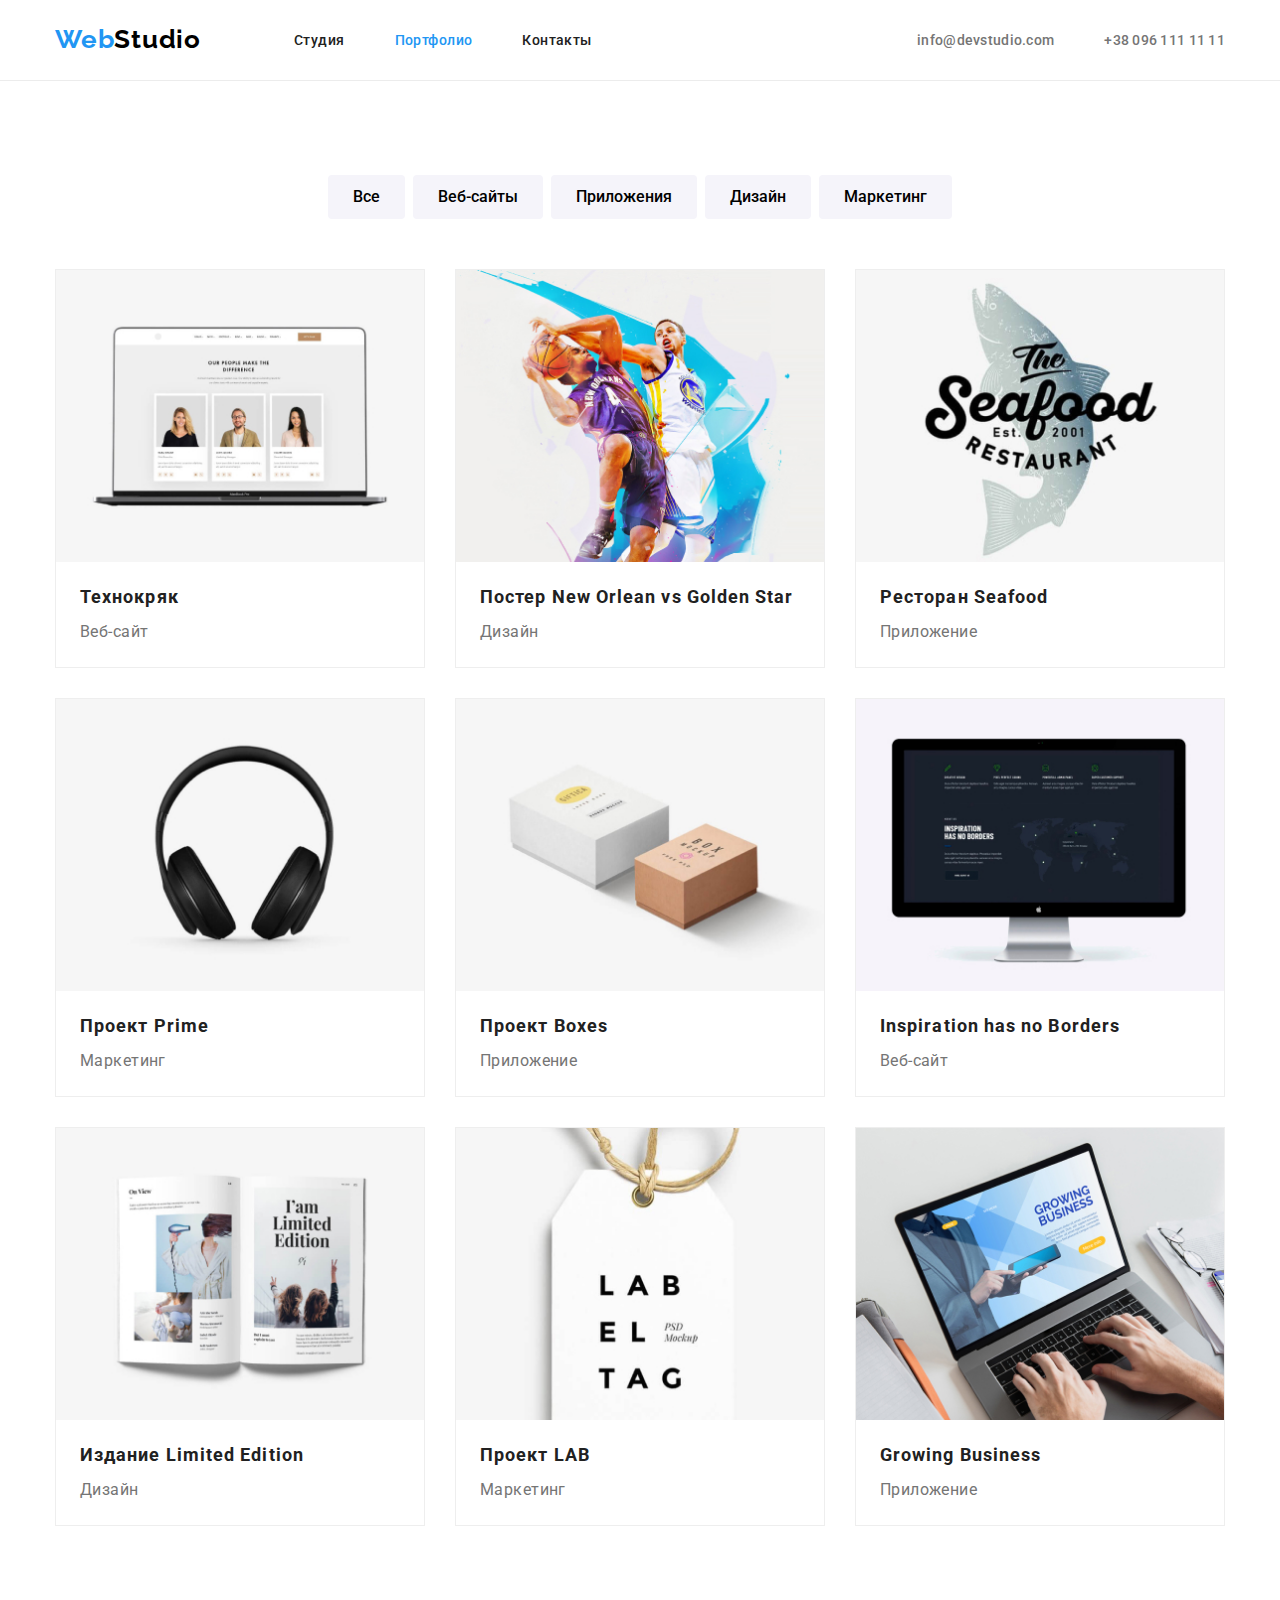
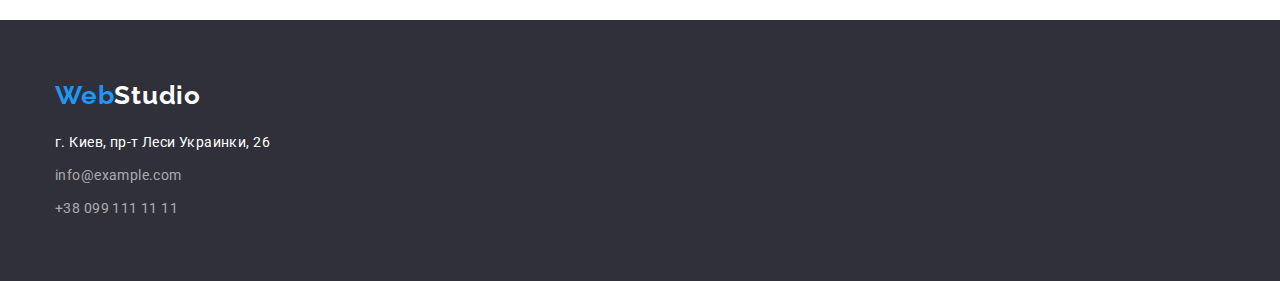
==== portfolio.html @ 181d829d "Содержит файлы с ДЗ№3" ====
<!DOCTYPE html>
<html lang="ru">

<head>
    <meta charset="UTF-8">
    <meta name="viewport" content="width=device-width, initial-scale=1.0">
    <title>Портфолио</title>
    <link
        href="https://fonts.googleapis.com/css2?family=Raleway:wght@700&family=Roboto:wght@400;500;700;900&display=swap"
        rel="stylesheet">
    <link href="https://cdnjs.cloudflare.com/ajax/libs/modern-normalize/1.0.0/modern-normalize.min.css"
        rel="stylesheet">
    <link rel="stylesheet" href="./css/styles.css">
</head>

<body>

    <!-- Верхняя линия -->
    <header class="page-header ">

        <div class="container flexbox">

            <a href="/" lang="en" class="link logo">
                <span class="web-logotext">Web</span><span class="studio-logotext">Studio</span>
            </a>

            <nav class="header-nav">
                <ul class="list site-nav flexbox">
                    <li class="item">
                        <a href="./index.html" class="link"> <span>Студия</span> </a>
                    </li>
                    <li class="item">
                        <a href="./portfolio.html" class="link current"> <span>Портфолио</span> </a>
                    </li>
                    <li class="item">
                        <a href="/" class="link"> <span>Контакты</span> </a>
                    </li>
                </ul>
            </nav>

            <ul class="list mail-tel-nav flexbox">
                <li class="item"> <a href="mailto:info@devstudio.com" class="link">info@devstudio.com</a> </li>
                <li class="item"> <a href="tel:+380991111111" class="link">+38 096 111 11 11</a> </li>
            </ul>

        </div>

    </header>

    <main>
        <!-- <h1>Страница Портфолио</h1> -->
        <section class="page-portfolio">
            <div class="container">

                <ul class="list button flexbox">
                    <li class="item"> <button type="button" class="portfolio-button"> <span>Все</span> </button>
                    </li>
                    <li class="item"> <button type="button" class="portfolio-button"> <span>Веб-сайты</span> </button>
                    </li>
                    <li class="item"> <button type="button" class="portfolio-button"> <span>Приложения</span> </button>
                    </li>
                    <li class="item"> <button type="button" class="portfolio-button"> <span>Дизайн</span> </button>
                    </li>
                    <li class="item"> <button type="button" class="portfolio-button"> <span>Маркетинг</span> </button>
                    </li>
                </ul>

                <ul class="list projects flexbox">
                    <!-- <h2>Сетка с пректами</h2> -->
                    <li class="item">
                        <img src="./images/project-1.jpg" alt="">
                        <div class="under-the-pic">
                            <h3 class="title">Технокряк</h3>
                            <p class="text">Веб-сайт</p>
                        </div>
                    </li>
                    <li class="item">
                        <img src="./images/project-2.jpg" alt="">
                        <div class="under-the-pic">
                            <h3 class="title">Постер New Orlean vs Golden Star</h3>
                            <p class="text">Дизайн</p>
                        </div>
                    </li>
                    <li class="item">
                        <img src="./images/project-3.jpg" alt="">
                        <div class="under-the-pic">
                            <h3 class="title">Ресторан Seafood</h3>
                            <p class="text">Приложение</p>
                        </div>
                    </li>
                    <li class="item">
                        <img src="./images/project-4.jpg" alt="">
                        <div class="under-the-pic">
                            <h3 class="title">Проект Prime</h3>
                            <p class="text">Маркетинг</p>
                        </div>
                    </li>
                    <li class="item">
                        <img src="./images/project-5.jpg" alt="">
                        <div class="under-the-pic">
                            <h3 class="title">Проект Boxes</h3>
                            <p class="text">Приложение</p>
                        </div>
                    </li>
                    <li class="item">
                        <img src="./images/project-6.jpg" alt="">
                        <div class="under-the-pic">
                            <h3 class="title">Inspiration has no Borders</h3>
                            <p class="text">Веб-сайт</p>
                        </div>
                    </li>
                    <li class="item">
                        <img src="./images/project-7.jpg" alt="">
                        <div class="under-the-pic">
                            <h3 class="title">Издание Limited Edition</h3>
                            <p class="text">Дизайн</p>
                        </div>
                    </li>
                    <li class="item">
                        <img src="./images/project-8.jpg" alt="">
                        <div class="under-the-pic">
                            <h3 class="title">Проект LAB</h3>
                            <p class="text">Маркетинг</p>
                        </div>
                    </li>
                    <li class="item">
                        <img src="./images/project-9.jpg" alt="">
                        <div class="under-the-pic">
                            <h3 class="title">Growing Business</h3>
                            <p class="text">Приложение</p>
                        </div>
                    </li>

                </ul>
            </div>
        </section>
    </main>

    <!-- Подвал -->
    <footer class="page-footer">
        <div class="container footer">
            <ul class="list">
                <li class="item">
                    <a href="/" lang="en" class="link logo"> <span class="web-logotext">Web</span><span
                            class="studio-logotext">Studio</span>
                    </a>
                </li>
                <li class="item">
                    <address>
                        <span class="address">г. Киев, пр-т Леси Украинки, 26</span>
                    </address>
                </li>
                <li class="item"> <a href="mailto:info@example.com" class="link mailtel-in-footer">info@example.com</a>
                </li>
                <li class="item"> <a href="tel:+380991111111" class="link mailtel-in-footer">+38 099 111 11 11</a> </li>
            </ul>
        </div>
    </footer>
</body>

</html>
---- css/styles.css ----
/* Основной цвет текста: #212121
Вторичный цвет текста: #757575
Акценторный цвет текста: #2196F3
Цвета для логотипа: #2196F3 и #000000
Цвет Заголовка и в футере: #ffffff
Цвет текста имейла и тел в футере: rgba(255, 255, 255, 0.6)

Цвет фона: #ffffff
Цвет фона для Заголовка и Футера: #2F303A
Цвет фона для Наша Команда: #F5F4FA

Размер шрифта:
Основной шрифт: Roboto normal and bold
Шрифт Логотипа: Raleway bold */

/*? border-box уже прописан в modern-normalaize значит можно и не пиасть что весть html bb ?*/
html {
  box-sizing: border-box;
}
*,
*::after,
*::before {
  box-sizing: inherit;
}
img {
  display: block;
  max-width: 100%;
  height: auto;
}

:root {
  --title-color: #ffffff;
  --title-background-color: #2f303a;
  --minititles-color: #212121;
  --inside-color: #757575;
  --active-color: #2196f3;
  --logo-studio-color: #000000;
  --team-container-background: #f5f4fa;
  --tel-in-footer-color: rgba(255, 255, 255, 0.6);
  --header-bottom-line: #ececec;
  --projects-card-border: #eeeeee;
}

body {
  font-family: Roboto, sans-serif;
  color: var(--minititles-color);
  background-color: var(--title-color);
  font-size: 14px;
  font-weight: 400;
  letter-spacing: 0.03em;
}

.container {
  /* тут кроме этого ничего больше не задавать, явную геометрию в других класах описывать */
  width: 1200px;
  padding-left: 15px;
  padding-right: 15px;
  margin-left: auto;
  margin-right: auto;
  /* outline: 3px solid red; */
}

.list {
  /* стили списков во всем документе*/
  list-style-type: none;
  margin: 0;
  padding: 0;
}

.link {
  /* стили к ссылкам во всем документе*/
  text-decoration: none;
  color: var(--inside-color);
  cursor: pointer;
}
.item .link:hover,
.item .link:focus,
.item .link:active {
  /* возможность выделять другим цветом ссылки при наведении курсора на них */
  color: var(--active-color);
}

/* ======================================================== */
/* ======================HEADER============================ */
/* ======================================================== */

.flexbox {
  /* для того чтоб списки смогли стать в ряд */
  display: flex;
  flex-wrap: wrap;
}

.logo {
  /*общие стили для логотипа в целом */
  font-family: Raleway, sans-serif;
  font-weight: 700;
  font-size: 26px;
  line-height: 1.19;
  letter-spacing: 0.03em;
  display: inline-block;
}

.page-header .logo {
  /* стили геометрии (отступов) для логотипа в целом */
  margin-top: 24px;
  margin-bottom: 25px;
  margin-right: 93px;
}
.web-logotext {
  /* стили для части Web в логотипе */
  color: var(--active-color);
}
.studio-logotext {
  /* стили для части Studio в логотипе */
  color: var(--logo-studio-color);
}

.page-header {
  /* нижняя линия внизу хедера */
  border-bottom: 1px solid var(--header-bottom-line);
}
.page-header .flexbox {
  /* выравнивание по центру содержимого хедера */
  align-items: center;
}

.header-nav {
  /* жирность текста в навигации хедера */
  font-weight: 500;
  margin-right: auto;
}
/* .header-nav .item { */
/* сделать область наведения больше */
/* padding-top: 15px;
  padding-bottom: 15px;
  } */

.site-nav .item:not(:last-child) {
  /* отступ справа кроме последнего ли в сайт-нав */
  margin-right: 50px;
}
.site-nav .link {
  /* цвет ссылок в левой навигации хедера */
  color: var(--minititles-color);
}
.site-nav .link.current {
  /* выделение ссылки в навигации хедера текуущей страници другим цветом */
  color: var(--active-color);
}

.mail-tel-nav {
  /* стили к ссылкам правой части навигации хедера */
  font-weight: 500;
  letter-spacing: 0.02em;
}
.mail-tel-nav .item:not(:last-child) {
  margin-right: 50px;
}

/* ======================================================== */
/* ======================HERO============================== */
/* ======================================================== */

.hero {
  /*  стили для секции Hero*/
  background: var(--title-background-color);
}

.hero .container {
  /* стили для контейнера Героя с заголовком и кнопкой */
  /* outline: 5px solid yellow; */
  max-width: 100%;
  flex-direction: column;
  align-items: center;
  padding: 200px 252px;
}

.hero-title {
  /* стили для заголовка сайта в Hero */
  color: var(--title-color);
  font-weight: 900;
  font-size: 44px;
  line-height: 1.36;
  letter-spacing: 0.06em;
  text-transform: uppercase;
  text-align: center;
  margin: 0;
  margin-bottom: 30px;
}

.hero .button {
  /* стили для кнопки Заказать Услугу */
  color: var(--title-color);
  font-weight: 700;
  font-size: 16px;
  line-height: 1.87;
  background-color: var(--active-color);
  letter-spacing: 0.06em;
  /* outline: 2px solid orange; */

  padding: 10px 32px;
  border: none;
  /* box-shadow: 0px 4px 4px rgba(0, 0, 0, 0.15); */
  border-radius: 4px;
  cursor: pointer;
}

/* ======================================================== */
/* ======================FEATURES========================== */
/* ======================================================== */

.features .container {
  /* внутренние отступы для контейнера Особенности */
  padding-top: 94px;
  padding-bottom: 94px;
}
.features .list .title {
  /* стили для заголовков h3 ОСОБЕННОСТЕЙ */
  font-weight: 700;
  font-size: 14px;
  line-height: 1.14;
  text-transform: uppercase;
  margin: 0;
  padding: 0;
  margin-bottom: 10px;
}
.features .list .text {
  /* стили для парграфов h3 ОСОБЕННОСТЕЙ */
  color: var(--inside-color);
  font-size: 14px;
  line-height: 1.71;
  margin: 0;
  padding: 0;
}

.features .list .item {
  /* ширина столбиков с текстом в Особенностях */
  flex-basis: calc((100% - 3 * 30px) / 4);
}
.features .list .item:not(:last-child) {
  /* отступы между столбиками с текстом в Особенностях */
  margin-right: 30px;
}

/* ======================================================== */
/* ======================WHAT WE DO======================== */
/* ======================================================== */

.whatwedo .container {
  /* внутренние отступы для контейнера Чем Мы Занимаемся  */
  padding-bottom: 94px;
}
.whatwedo .title {
  font-weight: 700;
  font-size: 36px;
  line-height: 1.71;
  text-align: center;
  margin-top: 0;
  margin-bottom: 50px;
}
.whatwedo.item {
  /* отведенная ширина под фото из раздела */
  flex-basis: calc ((100% - 2 * 30px) / 3);
}
.whatwedo .item:not(:last-child) {
  margin-right: 30px;
}

/* ======================================================== */
/* ======================TEAM============================== */
/* ======================================================== */

.our-team {
  /* стили для Наша Команда */
  background: var(--team-container-background);
}
.our-team .container {
  /* внутренние отступы для контейнера Наша Команда */
  padding-top: 94px;
  padding-bottom: 9px;
}

.our-team .container .title {
  /* стили к заголовку h2 Нашей Команды */
  margin: 0;
  font-weight: 700;
  font-size: 36px;
  line-height: 1.17;
  text-align: center;
  margin-bottom: 50px;
}

.list.team {
  /* выделения места чисто под карточки */
  /* flex-wrap: nowrap; */
  width: calc((100% - 30 * 3) / 4);
  align-items: center;
  padding-bottom: 94px;
}
.list.team .item:not(:last-child) {
  /* разделение пространства между карточками */
  margin-right: 30px;
}
.list.team .item {
  /* фон карточек команды */
  background-color: var(--title-color);
  border-radius: 0px 0px 4px 4px;
}

/* cтили для бордера карточки ???*/
/* position: relative;
  border: 1px solid var(--team-container-background);
  box-shadow: 0px 1px 3px rgba(0, 0, 0, 0.12), 0px 1px 1px rgba(0, 0, 0, 0.14),
    0px 2px 1px rgba(0, 0, 0, 0.2);
  border-radius: 0px 0px 4px 4px;
} */

.list.team .item .title {
  /* стили к заголовкам списка h3 Нашей Команды  */
  padding-top: 30px;
  /* padding left and right??? */
  font-weight: 500;
  font-size: 16px;
  line-height: 1.19;
  text-align: center;
  margin-bottom: 10px;
}
.list.team .item .text {
  /* стили к параграфам списка Нашей Команды  */
  margin: 0;
  color: var(--inside-color);
  font-size: 16px;
  line-height: 1.19;
  text-align: center;
  padding-bottom: 30px;
}

/* ======================================================== */
/* ======================FOOTER============================ */
/* ======================================================== */

.page-footer {
  /* стили для подвала сайта */
  background-color: var(--title-background-color);
  line-height: 1.71;
  /* display: block; */
}

.page-footer .list {
  padding-top: 60px;
  padding-bottom: 60px;
}
.page-footer .logo {
  /* отступы для Лого в футере */
  margin-bottom: 20px;
  /* outline: 6px solid yellow; */
}
.page-footer .studio-logotext {
  /* стили для части Studio в логотипе в Футере сайта */
  color: var(--title-color);
}

.address {
  /* стили для почтового адреса в футере */
  font-style: normal;
  color: var(--title-color);
  display: block;
}
.mailtel-in-footer {
  /* стили для номера телефона в футере */
  color: var(--tel-in-footer-color);
  margin-top: 9px;
  /* padding-bottom: 60px; */
  display: block;
}

/* ======================================================== */
/* =================PORTFOLIO-PAGE========================= */
/* ======================================================== */

/* =================PORTFOLIO-PAGE-кнопки================== */

.portfolio-button {
  /* стили для ряда кнопок в Портфолио */
  font-weight: 500;
  font-size: 16px;
  line-height: 1.62;
  text-align: center;
  background-color: var(--team-container-background);
  border: none;
  cursor: pointer;
  padding: 0;
  padding: 6px 22px;
}
.portfolio-button:hover,
.portfolio-button:focus,
.portfolio-button:active {
  /* cтили для кнопок портфолио при ховере (изменение цвета заливки и текста) */
  background-color: var(--active-color);
  color: var(--title-color);
}

.page-portfolio .list.button {
  /* отступы ряда кнопок от секции Проектов */
  padding-top: 94px;
  margin-bottom: 50px;
  justify-content: center;
}

.page-portfolio .list.button .item:not(:last-child) {
  /* отступы справа для кнопок в верхнем ряду страници Портфолио */
  margin-right: 8px;
}
.page-portfolio .list.button .item {
  /* бордер для кнопок в верхнем ряду страници Портфолио */
  border: solid var(--team-container-background);
  border-radius: 4px;
}

/* =================PORTFOLIO-PAGE-проекты================ */

.page-portfolio .projects .title {
  /* стили для заголовков в карточках Проектов */
  font-weight: 700;
  font-size: 18px;
  line-height: 1.71;
  letter-spacing: 0.06em;
  margin: 0;
  margin-bottom: 4px;
}
.page-portfolio .projects .text {
  /* стили для параграфов в карточках Проекто */
  font-size: 16px;
  line-height: 1.87;
  color: var(--inside-color);
  margin: 0;
}
.under-the-pic {
  padding: 20px 24px;
  /* text-align: left;
  vertical-align: top; */
}

.page-portfolio .projects {
  /* распределение карточек в ряд, после их стало по три в одном ряду */
  /* flex-wrap: wrap; - это перенесла в начало в класс .flexbox*/
  padding-bottom: 94px;
}
.page-portfolio .projects .item {
  /* размер ширины под одну карточку */
  flex-basis: calc((100% - 30px * 2) / 3);
}
.page-portfolio .projects .item {
  /* отступы для карточек справа и снизу для всех в проектах Портфолио */
  margin-right: 30px;
  margin-bottom: 30px;
  background-color: var(--title-color);
  border: 1px solid var(--projects-card-border);
}
.page-portfolio .projects .item:nth-child(3n) {
  /* убирает отступы справа у каждой третей карточки */
  margin-right: 0;
}
.page-portfolio .projects .item:nth-last-of-type(-n + 3) {
  /* убирает отступы снизу у трёх последних карточек */
  margin-bottom: 0;
}
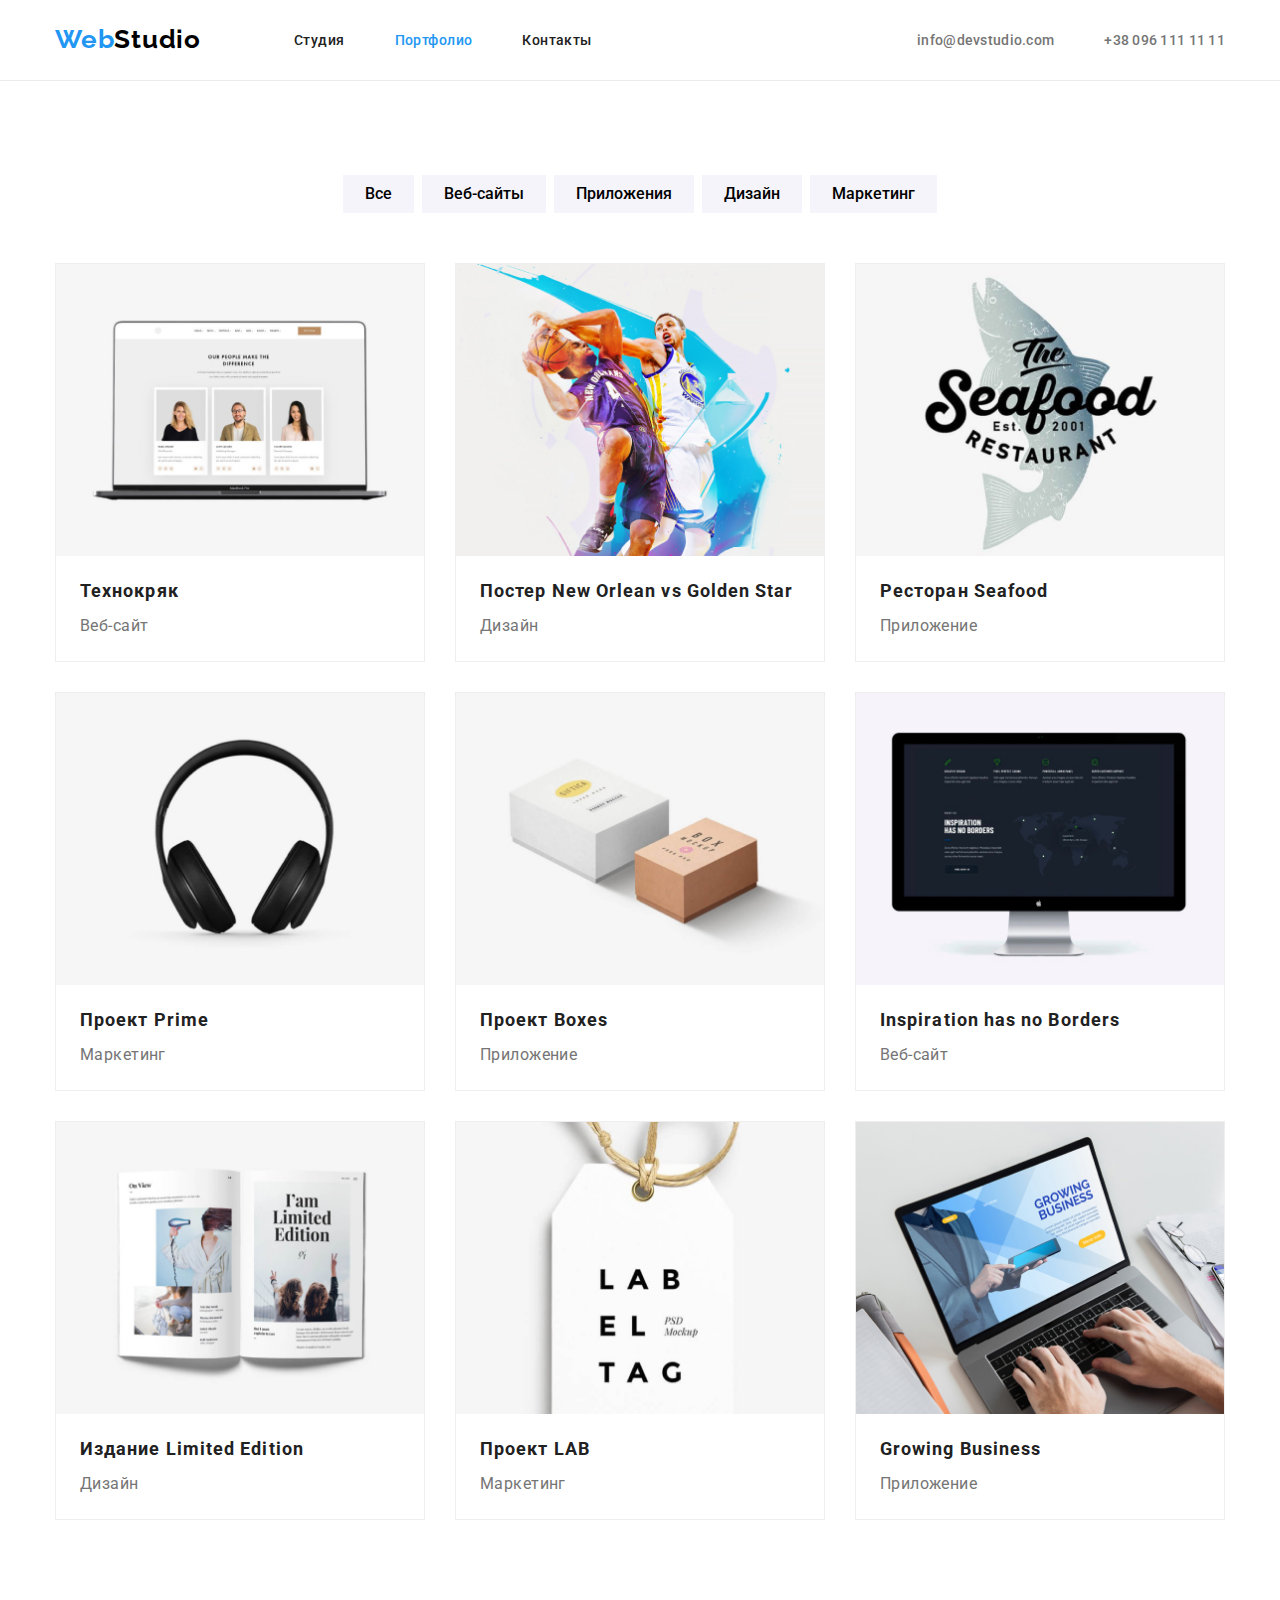
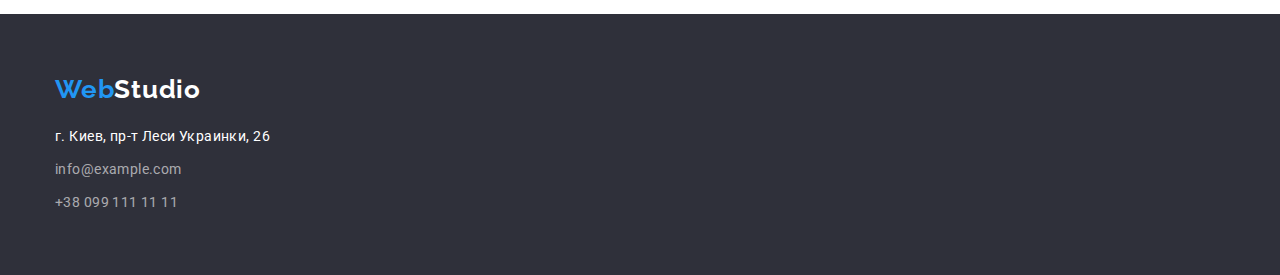
==== commit 1d259e4b: "Разметка страниц для ДЗ№4, и стили к ней." ====
--- a/portfolio.html
+++ b/portfolio.html
@@ -48,7 +48,9 @@
     </header>
 
     <main>
-        <!-- <h1>Страница Портфолио</h1> -->
+
+        <h1 class="hidden-title">Страница Портфолио</h1>
+
         <section class="page-portfolio">
             <div class="container">
 
@@ -70,63 +72,63 @@
                     <li class="item">
                         <img src="./images/project-1.jpg" alt="">
                         <div class="under-the-pic">
-                            <h3 class="title">Технокряк</h3>
+                            <h2 class="title">Технокряк</h2>
                             <p class="text">Веб-сайт</p>
                         </div>
                     </li>
                     <li class="item">
                         <img src="./images/project-2.jpg" alt="">
                         <div class="under-the-pic">
-                            <h3 class="title">Постер New Orlean vs Golden Star</h3>
+                            <h2 class="title">Постер New Orlean vs Golden Star</h2>
                             <p class="text">Дизайн</p>
                         </div>
                     </li>
                     <li class="item">
                         <img src="./images/project-3.jpg" alt="">
                         <div class="under-the-pic">
-                            <h3 class="title">Ресторан Seafood</h3>
+                            <h2 class="title">Ресторан Seafood</h2>
                             <p class="text">Приложение</p>
                         </div>
                     </li>
                     <li class="item">
                         <img src="./images/project-4.jpg" alt="">
                         <div class="under-the-pic">
-                            <h3 class="title">Проект Prime</h3>
+                            <h2 class="title">Проект Prime</h2>
                             <p class="text">Маркетинг</p>
                         </div>
                     </li>
                     <li class="item">
                         <img src="./images/project-5.jpg" alt="">
                         <div class="under-the-pic">
-                            <h3 class="title">Проект Boxes</h3>
+                            <h2 class="title">Проект Boxes</h2>
                             <p class="text">Приложение</p>
                         </div>
                     </li>
                     <li class="item">
                         <img src="./images/project-6.jpg" alt="">
                         <div class="under-the-pic">
-                            <h3 class="title">Inspiration has no Borders</h3>
+                            <h2 class="title">Inspiration has no Borders</h2>
                             <p class="text">Веб-сайт</p>
                         </div>
                     </li>
                     <li class="item">
                         <img src="./images/project-7.jpg" alt="">
                         <div class="under-the-pic">
-                            <h3 class="title">Издание Limited Edition</h3>
+                            <h2 class="title">Издание Limited Edition</h2>
                             <p class="text">Дизайн</p>
                         </div>
                     </li>
                     <li class="item">
                         <img src="./images/project-8.jpg" alt="">
                         <div class="under-the-pic">
-                            <h3 class="title">Проект LAB</h3>
+                            <h2 class="title">Проект LAB</h2>
                             <p class="text">Маркетинг</p>
                         </div>
                     </li>
                     <li class="item">
                         <img src="./images/project-9.jpg" alt="">
                         <div class="under-the-pic">
-                            <h3 class="title">Growing Business</h3>
+                            <h2 class="title">Growing Business</h2>
                             <p class="text">Приложение</p>
                         </div>
                     </li>
--- a/css/styles.css
+++ b/css/styles.css
@@ -67,6 +67,13 @@
   padding: 0;
 }
 
+.title {
+  margin: 0;
+}
+.text {
+  margin: 0;
+}
+
 .link {
   /* стили к ссылкам во всем документе*/
   text-decoration: none;
@@ -162,20 +169,28 @@
 /* ======================================================== */
 
 .hero {
-  /*  стили для секции Hero*/
+  /*  стили для секции Hero, особенно для фона Героя*/
   background: var(--title-background-color);
+  background-image: url("https://s3-alpha-sig.figma.com/img/1131/4362/dd953143a8a4d9f86ec8d71afc0e8103?Expires=1599436800&Signature=WDVgOczkWaJ6izlPvtaJ0UglchnrAeoj~IlCVR96-TeplGpMRJTkYV1MJwFtwWpguAB3rAe4pDbLT1fUaaYLm1S3LVSl-m8~iKNIATmqbMuACjy5HncK3LvFKMnhCld0B8E1M0Shv3O2pJtjFYMe~q6Cn76Rm87sURBP8K4EYxhQ7nUtagnWwZtxDzQ~xdlWHSl3A6BDIW4pceE7nMDu6IK11nbxqBlUJaqWjtFKiAccDWiAqKREO7wXzwksSeUiAITxe98B6HHGm02l1WLiw06zLLo1YrJ0g-CjtR9L49y6Gl2PRPIUZxEzGxuQWipooiVaFOc7J2M65r-wtEKhNw__&Key-Pair-Id=APKAINTVSUGEWH5XD5UA");
+  background-repeat: no-repeat;
+  background-position: center;
+  background-size: cover;
+  /* background-size: auto auto; */
+  text-align: center;
+  /* height: 600px; */
 }
 
 .hero .container {
   /* стили для контейнера Героя с заголовком и кнопкой */
   /* outline: 5px solid yellow; */
-  max-width: 100%;
+  /* max-width: 100%; */
   flex-direction: column;
   align-items: center;
-  padding: 200px 252px;
-}
-
-.hero-title {
+  /* padding: 200px 252px; */
+  max-width: 650px;
+}
+
+.hero .title {
   /* стили для заголовка сайта в Hero */
   color: var(--title-color);
   font-weight: 900;
@@ -184,7 +199,6 @@
   letter-spacing: 0.06em;
   text-transform: uppercase;
   text-align: center;
-  margin: 0;
   margin-bottom: 30px;
 }
 
@@ -200,6 +214,7 @@
 
   padding: 10px 32px;
   border: none;
+  outline: none;
   /* box-shadow: 0px 4px 4px rgba(0, 0, 0, 0.15); */
   border-radius: 4px;
   cursor: pointer;
@@ -220,7 +235,6 @@
   font-size: 14px;
   line-height: 1.14;
   text-transform: uppercase;
-  margin: 0;
   padding: 0;
   margin-bottom: 10px;
 }
@@ -229,7 +243,6 @@
   color: var(--inside-color);
   font-size: 14px;
   line-height: 1.71;
-  margin: 0;
   padding: 0;
 }
 
@@ -255,7 +268,6 @@
   font-size: 36px;
   line-height: 1.71;
   text-align: center;
-  margin-top: 0;
   margin-bottom: 50px;
 }
 .whatwedo.item {
@@ -282,7 +294,6 @@
 
 .our-team .container .title {
   /* стили к заголовку h2 Нашей Команды */
-  margin: 0;
   font-weight: 700;
   font-size: 36px;
   line-height: 1.17;
@@ -302,18 +313,13 @@
   margin-right: 30px;
 }
 .list.team .item {
-  /* фон карточек команды */
+  /* фон карточек команды и cтили для бордера карточки*/
   background-color: var(--title-color);
   border-radius: 0px 0px 4px 4px;
-}
-
-/* cтили для бордера карточки ???*/
-/* position: relative;
-  border: 1px solid var(--team-container-background);
   box-shadow: 0px 1px 3px rgba(0, 0, 0, 0.12), 0px 1px 1px rgba(0, 0, 0, 0.14),
     0px 2px 1px rgba(0, 0, 0, 0.2);
-  border-radius: 0px 0px 4px 4px;
-} */
+  /* position: relative; */
+}
 
 .list.team .item .title {
   /* стили к заголовкам списка h3 Нашей Команды  */
@@ -327,7 +333,6 @@
 }
 .list.team .item .text {
   /* стили к параграфам списка Нашей Команды  */
-  margin: 0;
   color: var(--inside-color);
   font-size: 16px;
   line-height: 1.19;
@@ -380,6 +385,17 @@
 
 /* =================PORTFOLIO-PAGE-кнопки================== */
 
+.hidden-title {
+  position: absolute;
+  width: 1px;
+  height: 1px;
+  margin: -1px;
+  border: 0;
+  padding: 0;
+  clip: rect(0 0 0 0);
+  overflow: hidden;
+}
+
 .portfolio-button {
   /* стили для ряда кнопок в Портфолио */
   font-weight: 500;
@@ -398,6 +414,11 @@
   /* cтили для кнопок портфолио при ховере (изменение цвета заливки и текста) */
   background-color: var(--active-color);
   color: var(--title-color);
+  border-color: var(--active-color);
+  border-radius: 4px;
+  box-shadow: 0px 3px 1px rgba(0, 0, 0, 0.1), 0px 1px 2px rgba(0, 0, 0, 0.08),
+    0px 2px 2px rgba(0, 0, 0, 0.12);
+  outline: none;
 }
 
 .page-portfolio .list.button {
@@ -413,8 +434,9 @@
 }
 .page-portfolio .list.button .item {
   /* бордер для кнопок в верхнем ряду страници Портфолио */
-  border: solid var(--team-container-background);
+  border-color: solid var(--team-container-background);
   border-radius: 4px;
+  /* border: none; */
 }
 
 /* =================PORTFOLIO-PAGE-проекты================ */
@@ -425,7 +447,6 @@
   font-size: 18px;
   line-height: 1.71;
   letter-spacing: 0.06em;
-  margin: 0;
   margin-bottom: 4px;
 }
 .page-portfolio .projects .text {
@@ -433,9 +454,9 @@
   font-size: 16px;
   line-height: 1.87;
   color: var(--inside-color);
-  margin: 0;
 }
 .under-the-pic {
+  /* отступы для контейнера текста под картинкой в карточке Проекты */
   padding: 20px 24px;
   /* text-align: left;
   vertical-align: top; */
@@ -449,8 +470,6 @@
 .page-portfolio .projects .item {
   /* размер ширины под одну карточку */
   flex-basis: calc((100% - 30px * 2) / 3);
-}
-.page-portfolio .projects .item {
   /* отступы для карточек справа и снизу для всех в проектах Портфолио */
   margin-right: 30px;
   margin-bottom: 30px;
@@ -465,3 +484,40 @@
   /* убирает отступы снизу у трёх последних карточек */
   margin-bottom: 0;
 }
+
+.page-portfolio .projects .item:hover {
+  box-shadow: 0px 1px 1px rgba(0, 0, 0, 0.12), 0px 4px 4px rgba(0, 0, 0, 0.06),
+    1px 4px 6px rgba(0, 0, 0, 0.16);
+  cursor: pointer;
+}
+
+/* *****************************************************************
+********************************************************************
+********************************************************************
+********************************************************************
+********************************************************************
+********************************************************************
+********************************************************************  */
+/* svg {
+  width: calc((100% - 30px * 5) / 6);
+  flex-wrap: nowrap;
+}
+svg img {
+  margin: 0;
+} */
+
+.our-clients .container {
+  padding: 94px 0px;
+}
+.our-clients .title {
+  font-weight: 700;
+  font-size: 36px;
+  line-height: 1.17;
+  text-align: center;
+  letter-spacing: 0.03em;
+}
+
+/* .icon {
+  --color1: red;
+  --color2: blue;
+} */
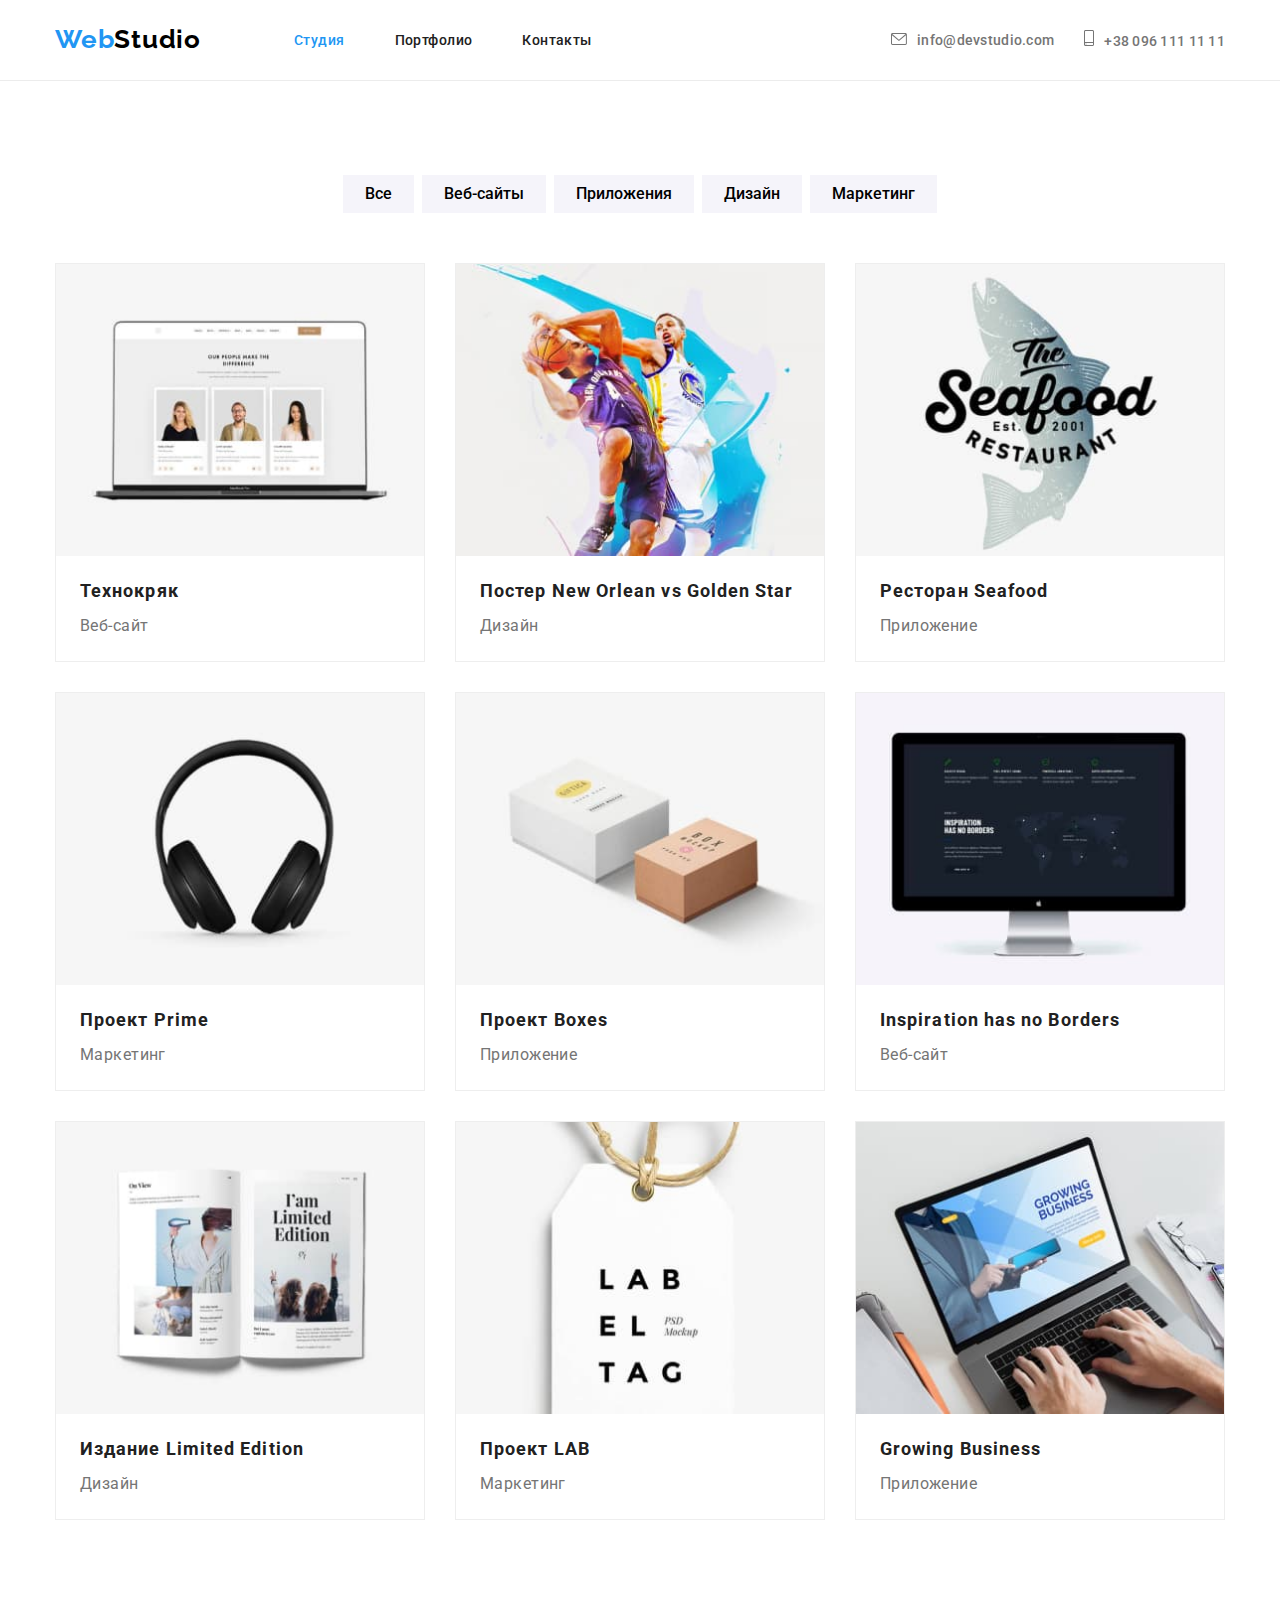
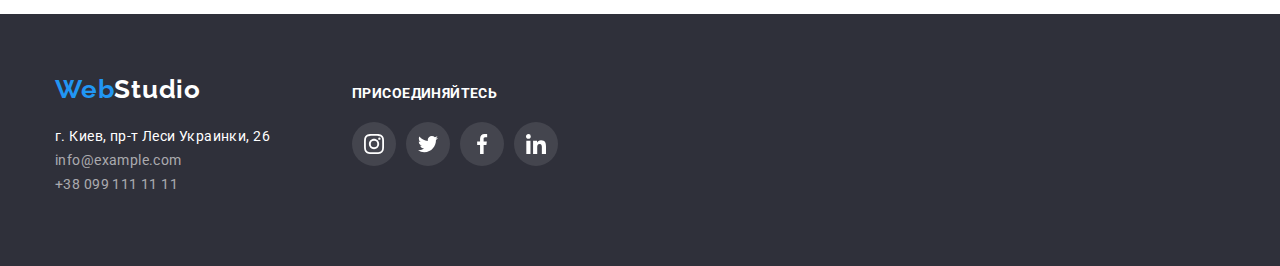
==== commit a1285917: "До ссылок в Постоянные клиенты" ====
--- a/portfolio.html
+++ b/portfolio.html
@@ -20,17 +20,17 @@
 
         <div class="container flexbox">
 
-            <a href="/" lang="en" class="link logo">
+            <a href="./index.html" lang="en" class="link logo">
                 <span class="web-logotext">Web</span><span class="studio-logotext">Studio</span>
             </a>
 
             <nav class="header-nav">
                 <ul class="list site-nav flexbox">
                     <li class="item">
-                        <a href="./index.html" class="link"> <span>Студия</span> </a>
-                    </li>
-                    <li class="item">
-                        <a href="./portfolio.html" class="link current"> <span>Портфолио</span> </a>
+                        <a href="/" class="link current"> <span>Студия</span> </a>
+                    </li>
+                    <li class="item">
+                        <a href="./portfolio.html" class="link"> <span>Портфолио</span> </a>
                     </li>
                     <li class="item">
                         <a href="/" class="link"> <span>Контакты</span> </a>
@@ -39,8 +39,18 @@
             </nav>
 
             <ul class="list mail-tel-nav flexbox">
-                <li class="item"> <a href="mailto:info@devstudio.com" class="link">info@devstudio.com</a> </li>
-                <li class="item"> <a href="tel:+380991111111" class="link">+38 096 111 11 11</a> </li>
+                <li class="item">
+                    <a href="mailto:info@devstudio.com" class="link" aria-label="Написать письмо на">
+                        <svg class="icon mail">
+                            <use href="./images/icons/sprite.svg#mail"></use>
+                        </svg>info@devstudio.com</a>
+                </li>
+                <li class="item">
+                    <a href="tel:+380991111111" class="link" aria-label="Позвонить по номеру">
+                        <svg class="icon tel">
+                            <use href="./images/icons/sprite.svg#tel"></use>
+                        </svg>+38 096 111 11 11</a>
+                </li>
             </ul>
 
         </div>
@@ -140,22 +150,58 @@
 
     <!-- Подвал -->
     <footer class="page-footer">
-        <div class="container footer">
-            <ul class="list">
-                <li class="item">
-                    <a href="/" lang="en" class="link logo"> <span class="web-logotext">Web</span><span
-                            class="studio-logotext">Studio</span>
-                    </a>
-                </li>
-                <li class="item">
-                    <address>
-                        <span class="address">г. Киев, пр-т Леси Украинки, 26</span>
-                    </address>
-                </li>
-                <li class="item"> <a href="mailto:info@example.com" class="link mailtel-in-footer">info@example.com</a>
-                </li>
-                <li class="item"> <a href="tel:+380991111111" class="link mailtel-in-footer">+38 099 111 11 11</a> </li>
-            </ul>
+        <div class="container footer flexbox">
+            <div class="footer-contacts">
+                <ul class="list">
+                    <li class="item">
+                        <a href="./index.html" lang="en" class="link logo"> <span class="web-logotext">Web</span><span
+                                class="studio-logotext">Studio</span>
+                        </a>
+                    </li>
+                    <li class="item">
+                        <address>
+                            <span class="address">г. Киев, пр-т Леси Украинки, 26</span>
+                        </address>
+                    </li>
+                    <li class="item"> <a href="mailto:info@example.com"
+                            class="link mailtel-in-footer">info@example.com</a>
+                    </li>
+                    <li class="item"> <a href="tel:+380991111111" class="link mailtel-in-footer">+38 099 111 11 11</a>
+                    </li>
+                </ul>
+            </div>
+
+            <div class="footer-social-contacts">
+                <ul class="list join-to-us">
+                    <li class="item">
+                        <p class="text">присоединяйтесь</p>
+                    </li>
+                    <li class="item">
+                        <ul class="list footer-social flexbox">
+                            <li class="item-social"> <a href="https://www.instagram.com/" target="_blank"
+                                    class="link flexbox">
+                                    <svg class="icon instagram">
+                                        <use href="./images/icons/sprite.svg#instagram"></use>
+                                    </svg></a> </li>
+                            <li class="item-social"> <a href="https://www.twitter.com/" target="_blank"
+                                    class="link flexbox">
+                                    <svg class="icon twitter">
+                                        <use href="./images/icons/sprite.svg#twitter"> </use>
+                                    </svg></a></li>
+                            <li class="item-social"> <a href="https://www.facebook.com/" target="_blank"
+                                    class="link flexbox">
+                                    <svg class="icon facebook">
+                                        <use href="./images/icons/sprite.svg#facebook"> </use>
+                                    </svg></a></li>
+                            <li class="item-social"> <a href="https://www.linkedin.com/" target="_blank"
+                                    class="link flexbox">
+                                    <svg class="icon linkedin">
+                                        <use href="./images/icons/sprite.svg#linkedin"> </use>
+                                    </svg></a></li>
+                        </ul>
+                    </li>
+                </ul>
+            </div>
         </div>
     </footer>
 </body>
--- a/css/styles.css
+++ b/css/styles.css
@@ -30,7 +30,8 @@
 
 :root {
   --title-color: #ffffff;
-  --title-background-color: #2f303a;
+  --hero-background-color: #2f303a;
+  --hero-overlay-color: rgba(47, 48, 58, 0.4);
   --minititles-color: #212121;
   --inside-color: #757575;
   --active-color: #2196f3;
@@ -39,6 +40,8 @@
   --tel-in-footer-color: rgba(255, 255, 255, 0.6);
   --header-bottom-line: #ececec;
   --projects-card-border: #eeeeee;
+  --team-social-icons-fill: #afb1b8;
+  --footer-eclipse-social-icons-color: rgba(255, 255, 255, 0.1);
 }
 
 body {
@@ -161,7 +164,28 @@
   letter-spacing: 0.02em;
 }
 .mail-tel-nav .item:not(:last-child) {
-  margin-right: 50px;
+  margin-right: 30px;
+}
+
+.mail-tel-nav .icon.mail {
+  /* стили для иконки почты, цвет со спрайта-удалён */
+  width: 16px;
+  height: 12px;
+  fill: var(--inside-color);
+  margin-right: 10px;
+}
+.mail-tel-nav .icon.tel {
+  /* стили для иконки телефона */
+  width: 10px;
+  height: 16px;
+  fill: var(--inside-color);
+  margin-right: 10px;
+}
+.mail-tel-nav .link:hover .tel,
+.mail-tel-nav .link:focus .tel,
+.mail-tel-nav .link:hover .mail,
+.mail-tel-nav .link:focus .mail {
+  fill: var(--active-color);
 }
 
 /* ======================================================== */
@@ -169,25 +193,31 @@
 /* ======================================================== */
 
 .hero {
-  /*  стили для секции Hero, особенно для фона Героя*/
-  background: var(--title-background-color);
-  background-image: url("https://s3-alpha-sig.figma.com/img/1131/4362/dd953143a8a4d9f86ec8d71afc0e8103?Expires=1599436800&Signature=WDVgOczkWaJ6izlPvtaJ0UglchnrAeoj~IlCVR96-TeplGpMRJTkYV1MJwFtwWpguAB3rAe4pDbLT1fUaaYLm1S3LVSl-m8~iKNIATmqbMuACjy5HncK3LvFKMnhCld0B8E1M0Shv3O2pJtjFYMe~q6Cn76Rm87sURBP8K4EYxhQ7nUtagnWwZtxDzQ~xdlWHSl3A6BDIW4pceE7nMDu6IK11nbxqBlUJaqWjtFKiAccDWiAqKREO7wXzwksSeUiAITxe98B6HHGm02l1WLiw06zLLo1YrJ0g-CjtR9L49y6Gl2PRPIUZxEzGxuQWipooiVaFOc7J2M65r-wtEKhNw__&Key-Pair-Id=APKAINTVSUGEWH5XD5UA");
+  /*  стили для секции Hero, особенно для фона Героя если не подгрузился файл CSS*/
+  background: var(--hero-background-color);
+  /* outline: 5px solid orange; */
+}
+
+.hero .container-hero {
+  /* стили для контейнера Героя с заголовком и кнопкой */
+  /* outline: 5px solid yellow; */
+  max-width: 1600px;
+  height: 600px;
+  margin-right: auto;
+  margin-left: auto;
+  flex-direction: column;
+  align-items: center;
+  justify-content: center;
+  /* padding: 200px 252px; */
+  background-size: contain;
+  background-image: linear-gradient(
+      rgba(47, 48, 58, 0.4),
+      rgba(47, 48, 58, 0.4)
+    ),
+    url("../images/hero-bg.jpg");
   background-repeat: no-repeat;
   background-position: center;
-  background-size: cover;
-  /* background-size: auto auto; */
-  text-align: center;
-  /* height: 600px; */
-}
-
-.hero .container {
-  /* стили для контейнера Героя с заголовком и кнопкой */
-  /* outline: 5px solid yellow; */
-  /* max-width: 100%; */
-  flex-direction: column;
-  align-items: center;
-  /* padding: 200px 252px; */
-  max-width: 650px;
+  background-size: auto;
 }
 
 .hero .title {
@@ -200,6 +230,8 @@
   text-transform: uppercase;
   text-align: center;
   margin-bottom: 30px;
+  max-width: 650px;
+  /* outline: 5px solid red; */
 }
 
 .hero .button {
@@ -229,6 +261,7 @@
   padding-top: 94px;
   padding-bottom: 94px;
 }
+
 .features .list .title {
   /* стили для заголовков h3 ОСОБЕННОСТЕЙ */
   font-weight: 700;
@@ -245,7 +278,9 @@
   line-height: 1.71;
   padding: 0;
 }
-
+/* .features .list {
+  flex-wrap: nowrap;
+} */
 .features .list .item {
   /* ширина столбиков с текстом в Особенностях */
   flex-basis: calc((100% - 3 * 30px) / 4);
@@ -253,6 +288,57 @@
 .features .list .item:not(:last-child) {
   /* отступы между столбиками с текстом в Особенностях */
   margin-right: 30px;
+}
+
+/* стили для иконок в пунктах Особенности через псевдоэлемнт ::before */
+
+.feature-1 .title::before {
+  content: "";
+  display: block;
+  height: 120px;
+  background-color: var(--team-container-background);
+  background-image: url(../images/icons/antenna.svg);
+  background-size: 70px;
+  background-repeat: no-repeat;
+  background-position: center;
+  border-radius: 4px;
+  margin-bottom: 30px;
+}
+.feature-2 .title::before {
+  content: "";
+  display: block;
+  height: 120px;
+  background-color: var(--team-container-background);
+  background-image: url(../images/icons/clock.svg);
+  background-size: 70px;
+  background-repeat: no-repeat;
+  background-position: center;
+  border-radius: 4px;
+  margin-bottom: 30px;
+}
+.feature-3 .title::before {
+  content: "";
+  display: block;
+  height: 120px;
+  background-color: var(--team-container-background);
+  background-image: url(../images/icons/diagram.svg);
+  background-size: 70px;
+  background-repeat: no-repeat;
+  background-position: center;
+  border-radius: 4px;
+  margin-bottom: 30px;
+}
+.feature-4 .title::before {
+  content: "";
+  display: block;
+  height: 120px;
+  background-color: var(--team-container-background);
+  background-image: url(../images/icons/astronaut.svg);
+  background-size: 70px;
+  background-repeat: no-repeat;
+  background-position: center;
+  border-radius: 4px;
+  margin-bottom: 30px;
 }
 
 /* ======================================================== */
@@ -337,7 +423,158 @@
   font-size: 16px;
   line-height: 1.19;
   text-align: center;
+  margin-bottom: 16px;
+}
+
+.list.social {
+  /* отступ и расположение списка соц сетей под в карточке члена команды */
   padding-bottom: 30px;
+  justify-content: center;
+}
+
+.list.social .item-social .link {
+  /* стили для создания пространства-кружочка под иконкой соц сети */
+  width: 44px;
+  height: 44px;
+  border-radius: 50%;
+  box-shadow: none; /* скрыть тени от круглых иконок */
+  background-color: var(--title-color);
+  padding: 12px;
+}
+.social .item-social:not(:last-child) {
+  /* отступы между кружочками с иконками соц сетей */
+  margin-right: 10px;
+}
+
+.list.social .icon.instagram,
+.list.social .icon.twitter,
+.list.social .icon.facebook,
+.list.social .icon.linkedin {
+  /* заливка и размеры иконок соц сетей */
+  /* background-color: green; */
+  width: 20px;
+  height: 20px;
+  fill: var(--team-social-icons-fill);
+}
+
+.list.social .link:hover .instagram,
+.list.social .link:hover .twitter,
+.list.social .link:hover .facebook,
+.list.social .link:hover .linkedin,
+.list.social .link:focus .instagram,
+.list.social .link:focus .twitter,
+.list.social .link:focus .facebook,
+.list.social .link:focus .linkedin {
+  /* цвет иконок соц сетей при ховере */
+  fill: var(--title-color);
+}
+.list.social .item-social .link:hover,
+.list.social .item-social .link:focus {
+  /* цвет подложки-кружочка соц сетей при ховере */
+  background-color: var(--active-color);
+}
+
+/* **************************************************************** */
+/* ***************************OUR-CLIENTS************************** */
+/* **************************************************************** */
+
+.our-clients .container {
+  /* вверхний и нижний отступ для контента контейнера*/
+  padding: 94px 15px;
+}
+
+.our-clients .title {
+  /* стили для заголовка Постоянные Клиенты */
+  font-weight: 700;
+  font-size: 36px;
+  line-height: 1.17;
+  text-align: center;
+  letter-spacing: 0.03em;
+  margin-bottom: 50px;
+}
+
+.our-clients .item {
+  /* стили для выделения области пунктов списка */
+  border: 1px solid #afb1b8;
+  box-sizing: border-box;
+  border-radius: 4px;
+  width: calc((100% - 30px * 5) / 6);
+  height: 90px;
+}
+.our-clients .item:not(:last-child) {
+  /* отступы между блоками логотипов компаний */
+  margin-right: 30px;
+}
+
+.icon.client-1,
+.icon.client-2,
+.icon.client-3,
+.icon.client-4,
+.icon.client-5,
+.icon.client-6 {
+  /* заливка иконок логотипов, предварительно fill со спрайта удален */
+  fill: var(--team-social-icons-fill);
+  /* размеры можно задать для каждого, класса. но прописывать в каждой иконке свою ширину и высоту в спрайте НЕ СТОИТ (тогда не убераеться зарезервированое место под иконку - 300*150 !! */
+}
+.icon.client-1 {
+  /* размеры и расположение логотипа компании-1 */
+  width: 44.27px;
+  height: 49.23px;
+  margin: 20px 63px;
+}
+.icon.client-2 {
+  /* размеры и расположение логотипа компании-2 */
+  width: 40px;
+  height: 52px;
+  margin: 19px 65px;
+}
+.icon.client-3 {
+  /* размеры и расположение логотипа компании-3 */
+  width: 41px;
+  height: 42.6px;
+  margin: 24px 64px;
+}
+.icon.client-4 {
+  /* размеры и расположение логотипа компании-4 */
+  width: 79.66px;
+  height: 42.02px;
+  margin: 24px 45px;
+}
+.icon.client-5 {
+  /* размеры и расположение логотипа компании-5 */
+  width: 59px;
+  height: 47px;
+  margin: 22px 56px;
+}
+.icon.client-6 {
+  /* размеры и расположение логотипа компании-6 */
+  width: 88.48px;
+  height: 45.44px;
+  margin: 22px 41px;
+}
+
+.link:hover .client-1,
+.icon.client-2:hover,
+.icon.client-3:hover,
+.icon.client-4:hover,
+.icon.client-5:hover,
+.icon.client-6:hover,
+.icon.client-1:focus,
+.icon.client-2:focus,
+.icon.client-3:focus,
+.icon.client-4:focus,
+.icon.client-5:focus,
+.icon.client-6:focus {
+  /* заливка иконок логотипов компаний при ховере */
+  fill: var(--active-color);
+  cursor: pointer;
+}
+
+.our-clients .item:hover,
+.our-clients .item:focus {
+  /* заливка прямоугольной рамки вокруг логотипов компаний при ховере */
+  border-color: var(--active-color);
+  cursor: pointer;
 }
 
 /* ======================================================== */
@@ -345,16 +582,18 @@
 /* ======================================================== */
 
 .page-footer {
-  /* стили для подвала сайта */
-  background-color: var(--title-background-color);
+  /* общие стили для подвала сайта */
+  background-color: var(--hero-background-color);
   line-height: 1.71;
-  /* display: block; */
-}
-
-.page-footer .list {
+}
+
+.footer-contacts {
+  /* отступы для первого столбика контактов в футере */
   padding-top: 60px;
   padding-bottom: 60px;
-}
+  margin-right: 82px;
+}
+
 .page-footer .logo {
   /* отступы для Лого в футере */
   margin-bottom: 20px;
@@ -375,8 +614,49 @@
   /* стили для номера телефона в футере */
   color: var(--tel-in-footer-color);
   margin-top: 9px;
-  /* padding-bottom: 60px; */
-  display: block;
+}
+
+.footer-social-contacts {
+  /* отступы для второго столбика контактов в футере */
+  padding-top: 72px;
+  padding-bottom: 100px;
+}
+.join-to-us .text {
+  /* стили для текста-контейнера */
+  color: var(--title-color);
+  font-weight: 700;
+  line-height: 1.14;
+  text-transform: uppercase;
+  margin-bottom: 20px;
+  /* padding-top: 12px; тут костыль так как ранее задавала падинги для ул в футере:60пх */
+}
+
+.list.footer-social .item-social .link {
+  /* стили для кружечков под иконками соц сетей */
+  width: 44px;
+  height: 44px;
+  border-radius: 50%;
+  box-shadow: none; /* скрыть тени от круглых иконок */
+  background-color: var(--footer-eclipse-social-icons-color);
+  padding: 12px;
+}
+.footer-social .item-social:not(:last-child) {
+  /* отступы между кружечками сойсетей */
+  margin-right: 10px;
+}
+
+.list.footer-social .icon.instagram,
+.list.footer-social .icon.twitter,
+.list.footer-social .icon.facebook,
+.list.footer-social .icon.linkedin {
+  /* размеры и заливка иконок соц сетей */
+  width: 20px;
+  height: 20px;
+  fill: var(--title-color);
+}
+.list.footer-social .item-social .link:hover {
+  /* смена заливки кружочка при ховере */
+  background-color: var(--active-color);
 }
 
 /* ======================================================== */
@@ -491,33 +771,7 @@
   cursor: pointer;
 }
 
-/* *****************************************************************
-********************************************************************
-********************************************************************
-********************************************************************
-********************************************************************
-********************************************************************
-********************************************************************  */
-/* svg {
-  width: calc((100% - 30px * 5) / 6);
-  flex-wrap: nowrap;
-}
-svg img {
-  margin: 0;
-} */
-
-.our-clients .container {
-  padding: 94px 0px;
-}
-.our-clients .title {
-  font-weight: 700;
-  font-size: 36px;
-  line-height: 1.17;
-  text-align: center;
-  letter-spacing: 0.03em;
-}
-
-/* .icon {
-  --color1: red;
-  --color2: blue;
-} */
+/* **************************************************************** */
+/* **************************************************************** */
+/* **************************************************************** */
+/* **************************************************************** */
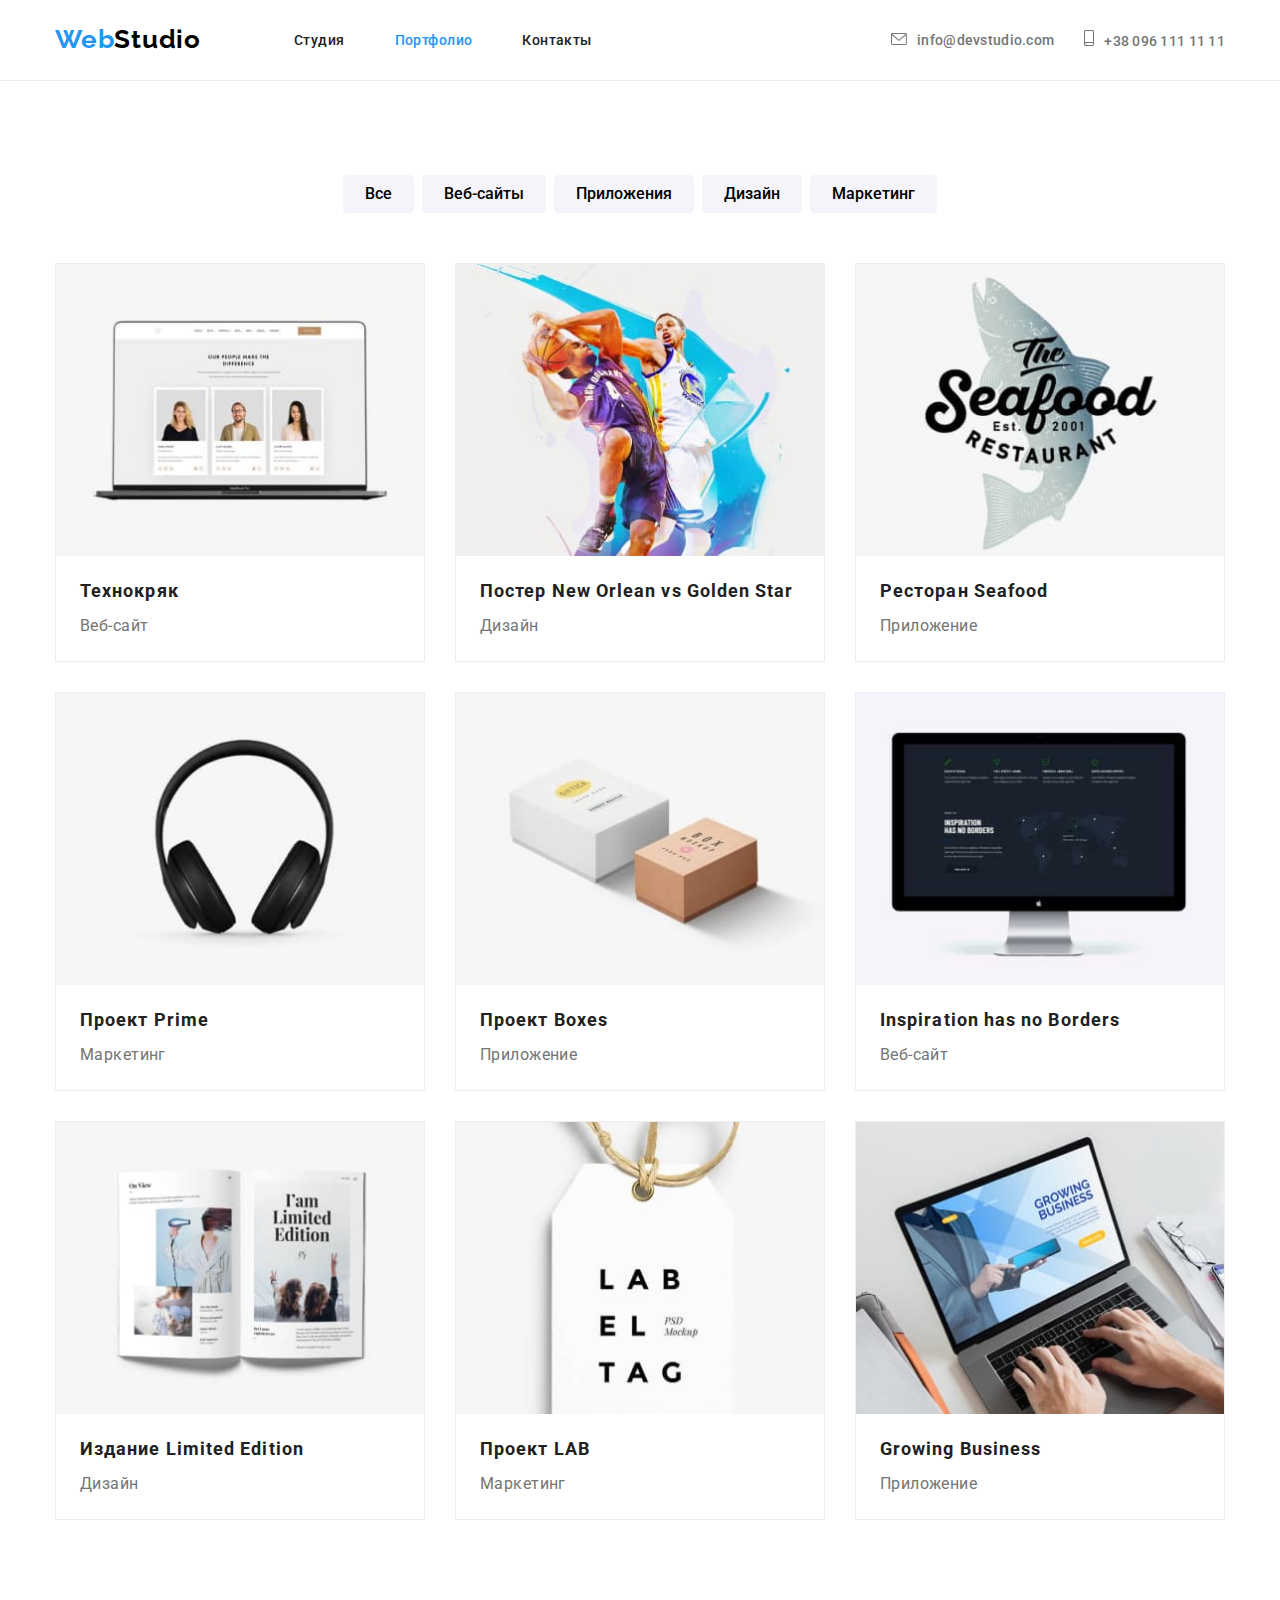
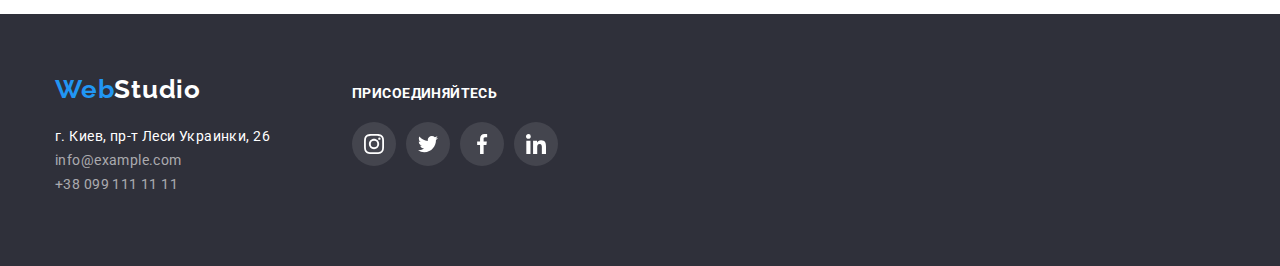
==== commit b2086c31: "ДЗ№4" ====
--- a/portfolio.html
+++ b/portfolio.html
@@ -27,10 +27,10 @@
             <nav class="header-nav">
                 <ul class="list site-nav flexbox">
                     <li class="item">
-                        <a href="/" class="link current"> <span>Студия</span> </a>
-                    </li>
-                    <li class="item">
-                        <a href="./portfolio.html" class="link"> <span>Портфолио</span> </a>
+                        <a href="/" class="link"> <span>Студия</span> </a>
+                    </li>
+                    <li class="item">
+                        <a href="./portfolio.html" class="link current"> <span>Портфолио</span> </a>
                     </li>
                     <li class="item">
                         <a href="/" class="link"> <span>Контакты</span> </a>
--- a/css/styles.css
+++ b/css/styles.css
@@ -554,17 +554,17 @@
 }
 
 .link:hover .client-1,
-.icon.client-2:hover,
-.icon.client-3:hover,
-.icon.client-4:hover,
-.icon.client-5:hover,
-.icon.client-6:hover,
-.icon.client-1:focus,
-.icon.client-2:focus,
-.icon.client-3:focus,
-.icon.client-4:focus,
-.icon.client-5:focus,
-.icon.client-6:focus {
+.link:hover .client-2,
+.link:hover .client-3,
+.link:hover .client-4,
+.link:hover .client-5,
+.link:hover .client-6,
+.link:focus .client-1,
+.link:focus .client-2,
+.link:focus .client-3,
+.link:focus .client-4,
+.link:focus .client-5,
+.link:focus .client-6 {
   /* заливка иконок логотипов компаний при ховере */
   fill: var(--active-color);
   cursor: pointer;
@@ -687,6 +687,7 @@
   cursor: pointer;
   padding: 0;
   padding: 6px 22px;
+  border-radius: 4px;
 }
 .portfolio-button:hover,
 .portfolio-button:focus,
